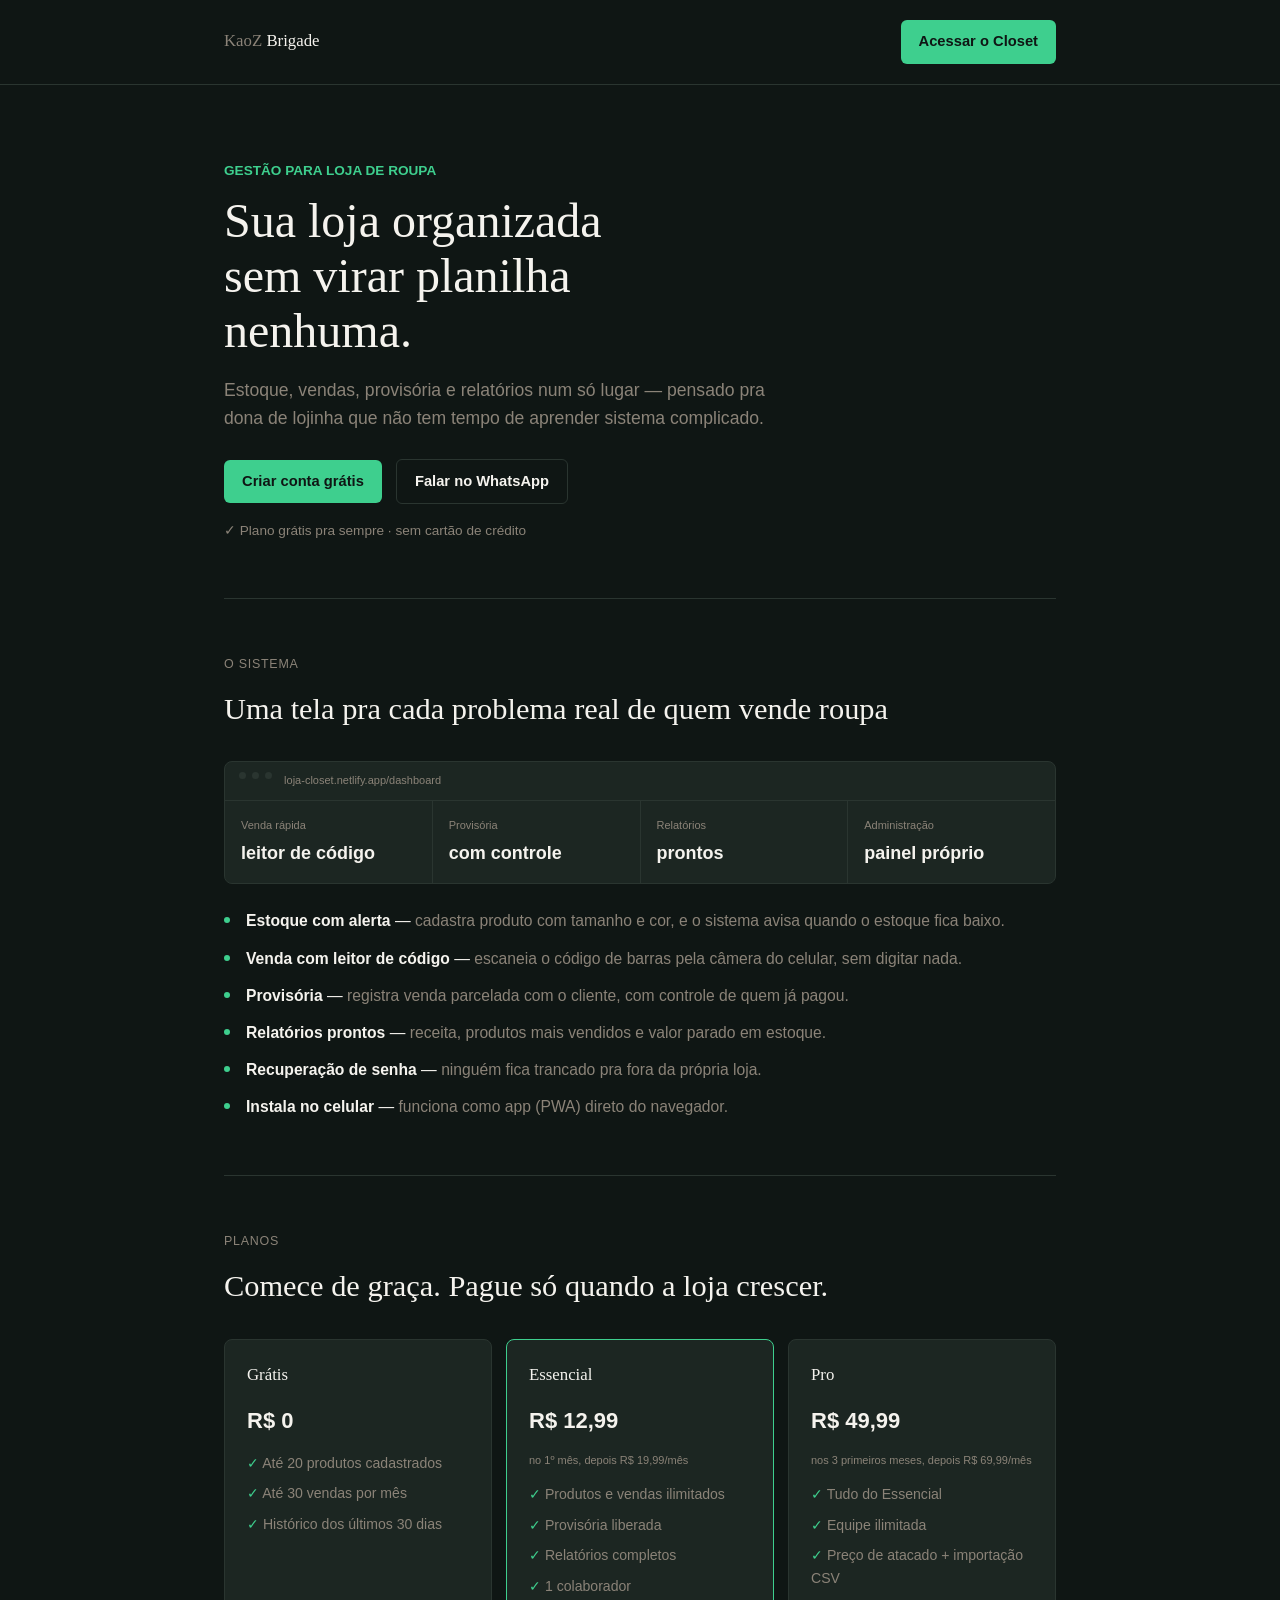
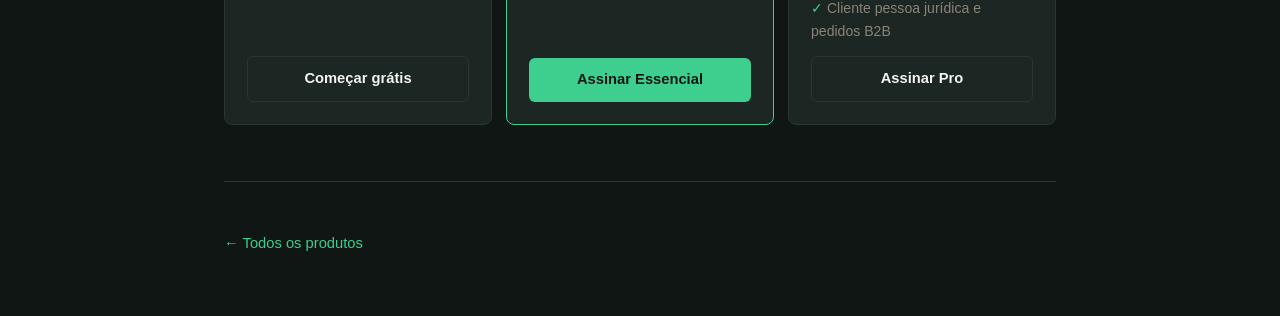
==== closet/index.html @ 85135710 "Reestrutura em site multi-página: hub + página própria por produto + portfólio no rodapé" ====
<!DOCTYPE html>
<html lang="pt-BR">
<head>
<meta charset="UTF-8">
<meta name="viewport" content="width=device-width, initial-scale=1.0">
<title>Closet — gestão para loja de roupa</title>
<meta name="description" content="Closet: estoque, vendas, provisória e relatórios para lojas de roupa. Comece grátis, pague só quando a loja crescer.">
<meta name="referrer" content="strict-origin-when-cross-origin">
<meta http-equiv="Content-Security-Policy" content="default-src 'none'; style-src 'self' 'unsafe-inline' https://fonts.googleapis.com; font-src https://fonts.gstatic.com; img-src 'self' data:; base-uri 'none'; form-action 'none'; upgrade-insecure-requests">
<meta property="og:type" content="website">
<meta property="og:title" content="Closet — gestão para loja de roupa">
<meta property="og:description" content="Estoque, vendas, provisória e relatórios para lojas de roupa. Comece grátis, pague só quando a loja crescer.">
<link rel="icon" href="data:image/svg+xml,%3Csvg xmlns='http://www.w3.org/2000/svg' viewBox='0 0 32 32'%3E%3Crect width='32' height='32' rx='7' fill='%230F1614'/%3E%3Ccircle cx='16' cy='16' r='7' fill='%233ECF8E'/%3E%3C/svg%3E">
<link rel="preconnect" href="https://fonts.googleapis.com">
<link rel="preconnect" href="https://fonts.gstatic.com" crossorigin>
<link href="https://fonts.googleapis.com/css2?family=Fraunces:opsz,wght@9..144,400;9..144,500;9..144,600&family=Public+Sans:wght@400;500;600;700&family=Space+Mono:wght@400;700&display=swap" rel="stylesheet">
<style>
  :root { --bg: #0F1614; --bg-alt: #1C2622; --fg: #F5F3EE; --fg-muted: #8B8378; --accent: #3ECF8E; --border: #2A3530; }
  * { box-sizing: border-box; margin: 0; padding: 0; }
  body { background: var(--bg); color: var(--fg); font-family: 'Public Sans', sans-serif; line-height: 1.6; -webkit-font-smoothing: antialiased; }
  .wrap { max-width: 880px; margin: 0 auto; padding: 0 24px; }
  a { color: inherit; }
  .mono { font-family: 'Space Mono', monospace; }

  nav.top { border-bottom: 1px solid var(--border); }
  nav.top .wrap { display: flex; align-items: center; justify-content: space-between; padding: 20px 24px; max-width: 880px; }
  .wordmark { font-family: 'Fraunces', serif; font-weight: 500; font-size: 1.05rem; text-decoration: none; color: var(--fg-muted); }
  .wordmark b { color: var(--fg); font-weight: 500; }
  .btn { display: inline-block; background: var(--accent); color: #0F1614; font-weight: 600; font-size: 0.92rem; padding: 10px 18px; border-radius: 6px; text-decoration: none; }
  .btn-outline { background: transparent; border: 1px solid var(--border); color: var(--fg); }

  .hero { padding: 72px 0 56px; border-bottom: 1px solid var(--border); }
  .tag { font-size: 0.85rem; color: var(--accent); font-weight: 600; }
  h1 { font-family: 'Fraunces', serif; font-weight: 500; font-size: clamp(2rem, 4.4vw, 3rem); line-height: 1.14; max-width: 17ch; margin-top: 12px; }
  h2 { font-family: 'Fraunces', serif; font-weight: 500; font-size: clamp(1.5rem, 3vw, 1.9rem); }
  .lead { margin-top: 18px; font-size: 1.1rem; color: var(--fg-muted); max-width: 56ch; }
  .hero-cta { margin-top: 26px; display: flex; gap: 14px; align-items: center; flex-wrap: wrap; }
  .trust { margin-top: 16px; font-size: 0.85rem; color: var(--fg-muted); }

  section { padding: 56px 0; border-bottom: 1px solid var(--border); }
  .section-tag { font-size: 0.78rem; letter-spacing: .06em; text-transform: uppercase; color: var(--fg-muted); margin-bottom: 10px; }

  .device { margin-top: 28px; background: var(--bg-alt); border: 1px solid var(--border); border-radius: 8px; overflow: hidden; }
  .device-head { display: flex; gap: 6px; padding: 10px 14px; border-bottom: 1px solid var(--border); font-size: 11px; color: var(--fg-muted); }
  .device-head .dot { width: 7px; height: 7px; border-radius: 50%; background: var(--border); }
  .kpi-grid { display: grid; grid-template-columns: repeat(4, 1fr); gap: 1px; background: var(--border); }
  @media (max-width: 640px) { .kpi-grid { grid-template-columns: repeat(2, 1fr); } }
  .kpi { background: var(--bg-alt); padding: 16px; }
  .kpi .l { font-size: 11px; color: var(--fg-muted); }
  .kpi .v { font-size: 18px; font-weight: 700; margin-top: 4px; }

  .features { list-style: none; display: grid; gap: 12px; margin-top: 24px; }
  .features li { padding-left: 22px; position: relative; font-size: 0.98rem; }
  .features li::before { content: ""; position: absolute; left: 0; top: 9px; width: 6px; height: 6px; background: var(--accent); border-radius: 50%; }
  .features li b { color: var(--fg); }
  .features li span { color: var(--fg-muted); }

  .plans { display: grid; grid-template-columns: repeat(3, 1fr); gap: 14px; margin-top: 28px; }
  @media (max-width: 780px) { .plans { grid-template-columns: 1fr; max-width: 380px; } }
  .plan { background: var(--bg-alt); border: 1px solid var(--border); border-radius: 8px; padding: 22px; display: flex; flex-direction: column; gap: 14px; }
  .plan.featured { border-color: var(--accent); }
  .plan .name { font-family: 'Fraunces', serif; font-size: 1.05rem; }
  .plan .price { font-size: 22px; font-weight: 700; }
  .plan .price small { font-size: 12px; color: var(--fg-muted); font-weight: 400; font-family: 'Public Sans', sans-serif; }
  .plan .price-intro { font-size: 11px; color: var(--fg-muted); }
  .plan ul { list-style: none; display: flex; flex-direction: column; gap: 8px; font-size: 0.88rem; color: var(--fg-muted); }
  .plan li::before { content: "✓ "; color: var(--accent); }
  .plan .btn { text-align: center; margin-top: auto; }

  footer { padding: 48px 0 60px; }
  footer a.back { color: var(--accent); text-decoration: none; font-size: 0.92rem; }
</style>
</head>
<body>

<nav class="top">
  <div class="wrap">
    <a class="wordmark" href="/">KaoZ <b>Brigade</b></a>
    <a class="btn" href="https://loja-closet.netlify.app" target="_blank" rel="noopener noreferrer">Acessar o Closet</a>
  </div>
</nav>

<div class="wrap">

  <section class="hero">
    <span class="tag">GESTÃO PARA LOJA DE ROUPA</span>
    <h1>Sua loja organizada sem virar planilha nenhuma.</h1>
    <p class="lead">Estoque, vendas, provisória e relatórios num só lugar — pensado pra dona de lojinha que não tem tempo de aprender sistema complicado.</p>
    <div class="hero-cta">
      <a class="btn" href="https://loja-closet.netlify.app" target="_blank" rel="noopener noreferrer">Criar conta grátis</a>
      <a class="btn btn-outline" href="https://wa.me/5562992322393?text=Vi%20o%20Closet%20no%20seu%20site" target="_blank" rel="noopener noreferrer">Falar no WhatsApp</a>
    </div>
    <div class="trust">✓ Plano grátis pra sempre · sem cartão de crédito</div>
  </section>

  <section>
    <div class="section-tag">O sistema</div>
    <h2>Uma tela pra cada problema real de quem vende roupa</h2>
    <div class="device">
      <div class="device-head"><span class="dot"></span><span class="dot"></span><span class="dot"></span>&nbsp;&nbsp;loja-closet.netlify.app/dashboard</div>
      <div class="kpi-grid">
        <div class="kpi"><div class="l">Venda rápida</div><div class="v">leitor de código</div></div>
        <div class="kpi"><div class="l">Provisória</div><div class="v">com controle</div></div>
        <div class="kpi"><div class="l">Relatórios</div><div class="v">prontos</div></div>
        <div class="kpi"><div class="l">Administração</div><div class="v">painel próprio</div></div>
      </div>
    </div>
    <ul class="features">
      <li><b>Estoque com alerta</b> — <span>cadastra produto com tamanho e cor, e o sistema avisa quando o estoque fica baixo.</span></li>
      <li><b>Venda com leitor de código</b> — <span>escaneia o código de barras pela câmera do celular, sem digitar nada.</span></li>
      <li><b>Provisória</b> — <span>registra venda parcelada com o cliente, com controle de quem já pagou.</span></li>
      <li><b>Relatórios prontos</b> — <span>receita, produtos mais vendidos e valor parado em estoque.</span></li>
      <li><b>Recuperação de senha</b> — <span>ninguém fica trancado pra fora da própria loja.</span></li>
      <li><b>Instala no celular</b> — <span>funciona como app (PWA) direto do navegador.</span></li>
    </ul>
  </section>

  <section>
    <div class="section-tag">Planos</div>
    <h2>Comece de graça. Pague só quando a loja crescer.</h2>
    <div class="plans">
      <div class="plan">
        <div class="name">Grátis</div>
        <div class="price">R$ 0</div>
        <ul>
          <li>Até 20 produtos cadastrados</li>
          <li>Até 30 vendas por mês</li>
          <li>Histórico dos últimos 30 dias</li>
        </ul>
        <a class="btn btn-outline" href="https://loja-closet.netlify.app" target="_blank" rel="noopener noreferrer">Começar grátis</a>
      </div>
      <div class="plan featured">
        <div class="name">Essencial</div>
        <div class="price">R$ 12,99</div>
        <div class="price-intro">no 1º mês, depois R$ 19,99/mês</div>
        <ul>
          <li>Produtos e vendas ilimitados</li>
          <li>Provisória liberada</li>
          <li>Relatórios completos</li>
          <li>1 colaborador</li>
        </ul>
        <a class="btn" href="https://loja-closet.netlify.app" target="_blank" rel="noopener noreferrer">Assinar Essencial</a>
      </div>
      <div class="plan">
        <div class="name">Pro</div>
        <div class="price">R$ 49,99</div>
        <div class="price-intro">nos 3 primeiros meses, depois R$ 69,99/mês</div>
        <ul>
          <li>Tudo do Essencial</li>
          <li>Equipe ilimitada</li>
          <li>Preço de atacado + importação CSV</li>
          <li>Cliente pessoa jurídica e pedidos B2B</li>
        </ul>
        <a class="btn btn-outline" href="https://loja-closet.netlify.app" target="_blank" rel="noopener noreferrer">Assinar Pro</a>
      </div>
    </div>
  </section>

  <footer>
    <a class="back" href="/">← Todos os produtos</a>
  </footer>

</div>

</body>
</html>
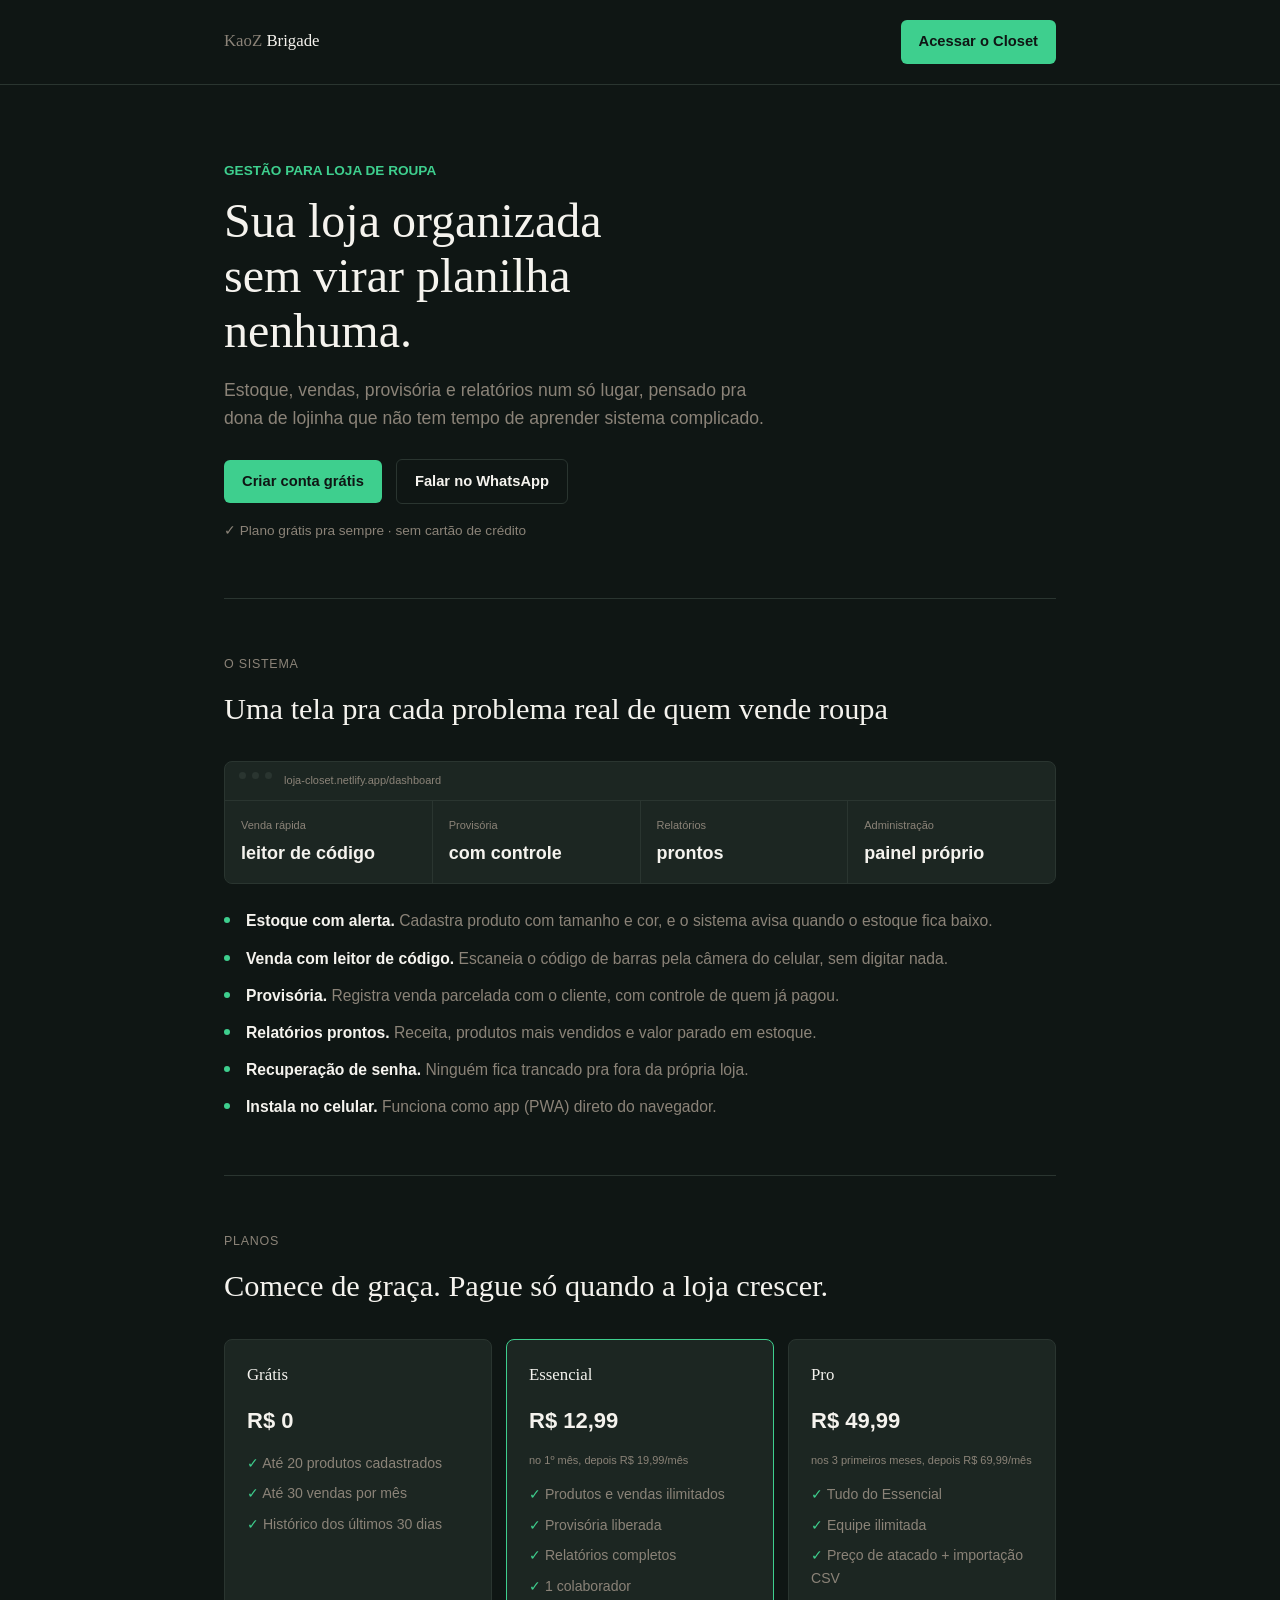
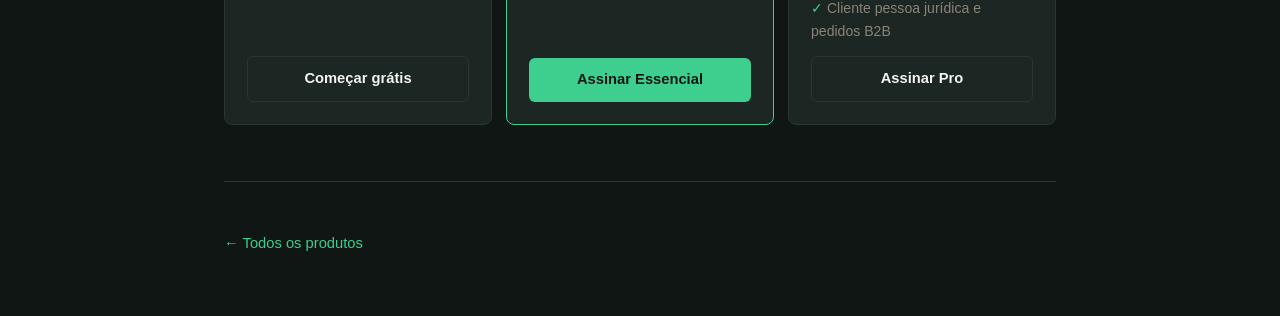
==== commit a900e8de: "Remove travessao informal do texto, ajusta titulos do portfolio e frase de abertura genérica" ====
--- a/closet/index.html
+++ b/closet/index.html
@@ -3,12 +3,12 @@
 <head>
 <meta charset="UTF-8">
 <meta name="viewport" content="width=device-width, initial-scale=1.0">
-<title>Closet — gestão para loja de roupa</title>
+<title>Closet: gestão para loja de roupa</title>
 <meta name="description" content="Closet: estoque, vendas, provisória e relatórios para lojas de roupa. Comece grátis, pague só quando a loja crescer.">
 <meta name="referrer" content="strict-origin-when-cross-origin">
 <meta http-equiv="Content-Security-Policy" content="default-src 'none'; style-src 'self' 'unsafe-inline' https://fonts.googleapis.com; font-src https://fonts.gstatic.com; img-src 'self' data:; base-uri 'none'; form-action 'none'; upgrade-insecure-requests">
 <meta property="og:type" content="website">
-<meta property="og:title" content="Closet — gestão para loja de roupa">
+<meta property="og:title" content="Closet: gestão para loja de roupa">
 <meta property="og:description" content="Estoque, vendas, provisória e relatórios para lojas de roupa. Comece grátis, pague só quando a loja crescer.">
 <link rel="icon" href="data:image/svg+xml,%3Csvg xmlns='http://www.w3.org/2000/svg' viewBox='0 0 32 32'%3E%3Crect width='32' height='32' rx='7' fill='%230F1614'/%3E%3Ccircle cx='16' cy='16' r='7' fill='%233ECF8E'/%3E%3C/svg%3E">
 <link rel="preconnect" href="https://fonts.googleapis.com">
@@ -85,7 +85,7 @@
   <section class="hero">
     <span class="tag">GESTÃO PARA LOJA DE ROUPA</span>
     <h1>Sua loja organizada sem virar planilha nenhuma.</h1>
-    <p class="lead">Estoque, vendas, provisória e relatórios num só lugar — pensado pra dona de lojinha que não tem tempo de aprender sistema complicado.</p>
+    <p class="lead">Estoque, vendas, provisória e relatórios num só lugar, pensado pra dona de lojinha que não tem tempo de aprender sistema complicado.</p>
     <div class="hero-cta">
       <a class="btn" href="https://loja-closet.netlify.app" target="_blank" rel="noopener noreferrer">Criar conta grátis</a>
       <a class="btn btn-outline" href="https://wa.me/5562992322393?text=Vi%20o%20Closet%20no%20seu%20site" target="_blank" rel="noopener noreferrer">Falar no WhatsApp</a>
@@ -106,12 +106,12 @@
       </div>
     </div>
     <ul class="features">
-      <li><b>Estoque com alerta</b> — <span>cadastra produto com tamanho e cor, e o sistema avisa quando o estoque fica baixo.</span></li>
-      <li><b>Venda com leitor de código</b> — <span>escaneia o código de barras pela câmera do celular, sem digitar nada.</span></li>
-      <li><b>Provisória</b> — <span>registra venda parcelada com o cliente, com controle de quem já pagou.</span></li>
-      <li><b>Relatórios prontos</b> — <span>receita, produtos mais vendidos e valor parado em estoque.</span></li>
-      <li><b>Recuperação de senha</b> — <span>ninguém fica trancado pra fora da própria loja.</span></li>
-      <li><b>Instala no celular</b> — <span>funciona como app (PWA) direto do navegador.</span></li>
+      <li><b>Estoque com alerta.</b> <span>Cadastra produto com tamanho e cor, e o sistema avisa quando o estoque fica baixo.</span></li>
+      <li><b>Venda com leitor de código.</b> <span>Escaneia o código de barras pela câmera do celular, sem digitar nada.</span></li>
+      <li><b>Provisória.</b> <span>Registra venda parcelada com o cliente, com controle de quem já pagou.</span></li>
+      <li><b>Relatórios prontos.</b> <span>Receita, produtos mais vendidos e valor parado em estoque.</span></li>
+      <li><b>Recuperação de senha.</b> <span>Ninguém fica trancado pra fora da própria loja.</span></li>
+      <li><b>Instala no celular.</b> <span>Funciona como app (PWA) direto do navegador.</span></li>
     </ul>
   </section>
 
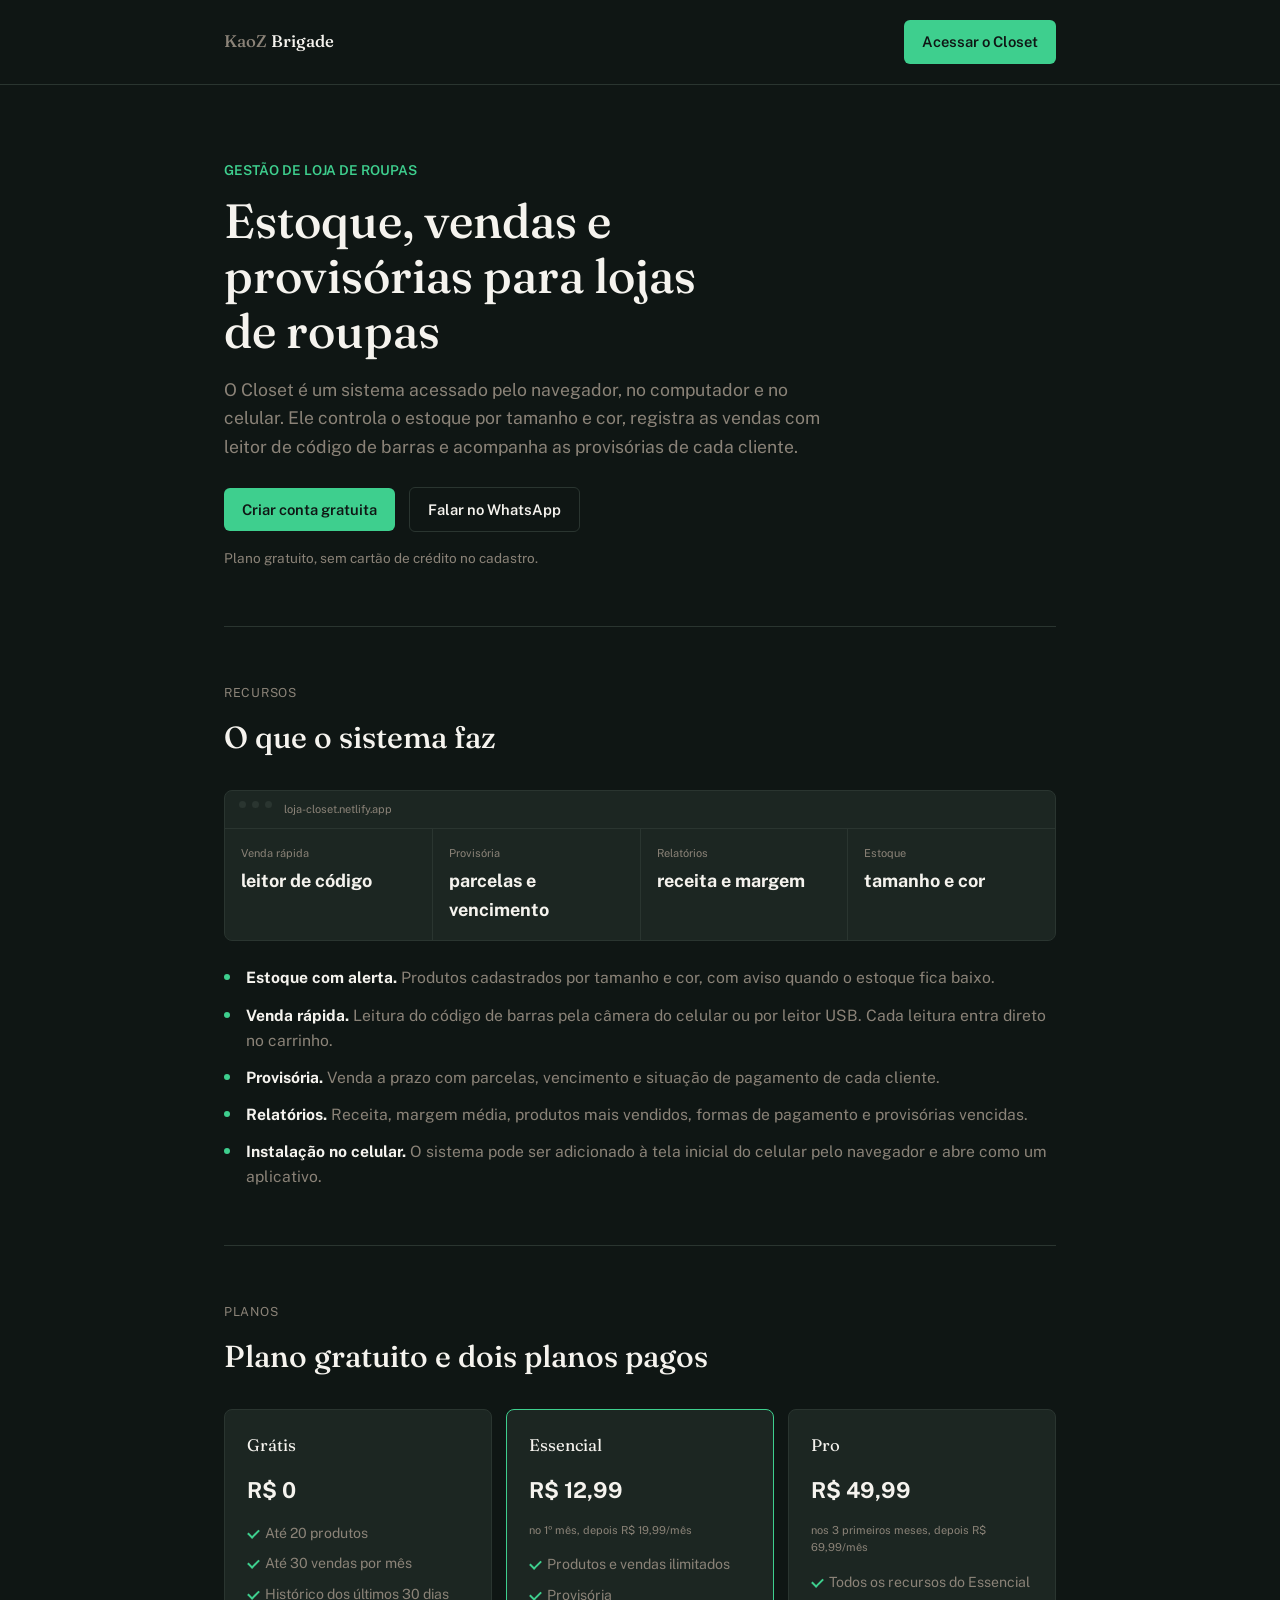
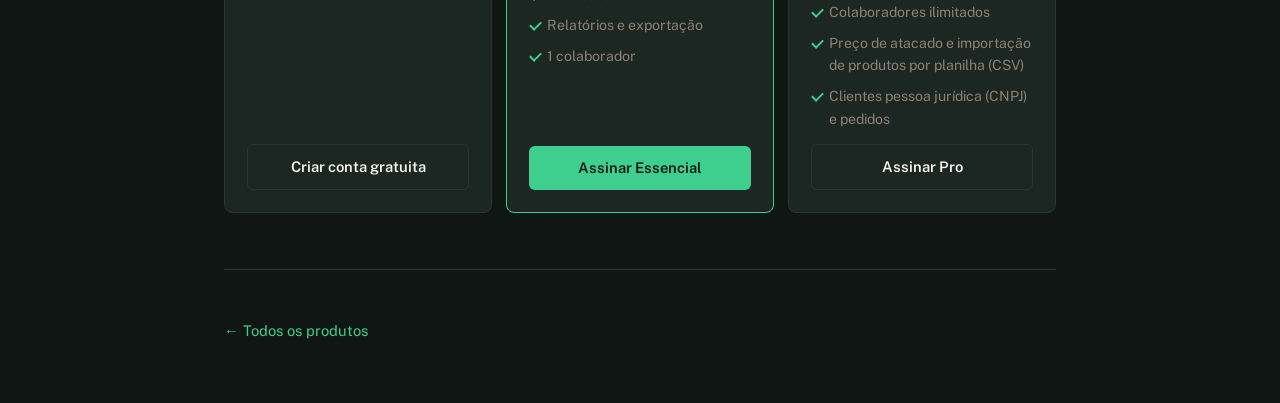
==== commit 2d0fd311: "Site vira vitrine de serviços e produtos, com textos revisados e fontes próprias - Página inicial ab" ====
--- a/closet/index.html
+++ b/closet/index.html
@@ -3,17 +3,15 @@
 <head>
 <meta charset="UTF-8">
 <meta name="viewport" content="width=device-width, initial-scale=1.0">
-<title>Closet: gestão para loja de roupa</title>
-<meta name="description" content="Closet: estoque, vendas, provisória e relatórios para lojas de roupa. Comece grátis, pague só quando a loja crescer.">
+<title>Closet: sistema para loja de roupas</title>
+<meta name="description" content="Sistema para lojas de roupas, com estoque por tamanho e cor, venda com leitor de código de barras, provisórias e relatórios. Plano gratuito disponível.">
 <meta name="referrer" content="strict-origin-when-cross-origin">
-<meta http-equiv="Content-Security-Policy" content="default-src 'none'; style-src 'self' 'unsafe-inline' https://fonts.googleapis.com; font-src https://fonts.gstatic.com; img-src 'self' data:; base-uri 'none'; form-action 'none'; upgrade-insecure-requests">
+<meta http-equiv="Content-Security-Policy" content="default-src 'none'; style-src 'self' 'unsafe-inline'; font-src 'self'; img-src 'self' data:; base-uri 'none'; form-action 'none'; upgrade-insecure-requests">
 <meta property="og:type" content="website">
-<meta property="og:title" content="Closet: gestão para loja de roupa">
-<meta property="og:description" content="Estoque, vendas, provisória e relatórios para lojas de roupa. Comece grátis, pague só quando a loja crescer.">
+<meta property="og:title" content="Closet: sistema para loja de roupas">
+<meta property="og:description" content="Sistema para lojas de roupas, com estoque por tamanho e cor, venda com leitor de código de barras, provisórias e relatórios. Plano gratuito disponível.">
 <link rel="icon" href="data:image/svg+xml,%3Csvg xmlns='http://www.w3.org/2000/svg' viewBox='0 0 32 32'%3E%3Crect width='32' height='32' rx='7' fill='%230F1614'/%3E%3Ccircle cx='16' cy='16' r='7' fill='%233ECF8E'/%3E%3C/svg%3E">
-<link rel="preconnect" href="https://fonts.googleapis.com">
-<link rel="preconnect" href="https://fonts.gstatic.com" crossorigin>
-<link href="https://fonts.googleapis.com/css2?family=Fraunces:opsz,wght@9..144,400;9..144,500;9..144,600&family=Public+Sans:wght@400;500;600;700&family=Space+Mono:wght@400;700&display=swap" rel="stylesheet">
+<link rel="stylesheet" href="/fonts/fonts.css">
 <style>
   :root { --bg: #0F1614; --bg-alt: #1C2622; --fg: #F5F3EE; --fg-muted: #8B8378; --accent: #3ECF8E; --border: #2A3530; }
   * { box-sizing: border-box; margin: 0; padding: 0; }
@@ -64,7 +62,9 @@
   .plan .price small { font-size: 12px; color: var(--fg-muted); font-weight: 400; font-family: 'Public Sans', sans-serif; }
   .plan .price-intro { font-size: 11px; color: var(--fg-muted); }
   .plan ul { list-style: none; display: flex; flex-direction: column; gap: 8px; font-size: 0.88rem; color: var(--fg-muted); }
-  .plan li::before { content: "✓ "; color: var(--accent); }
+  .plan li { position: relative; padding-left: 18px; }
+  /* Marca de confirmação desenhada com borda (sem caractere de emoji). */
+  .plan li::before { content: ""; position: absolute; left: 3px; top: 5px; width: 5px; height: 9px; border: solid var(--accent); border-width: 0 2px 2px 0; transform: rotate(45deg); }
   .plan .btn { text-align: center; margin-top: auto; }
 
   footer { padding: 48px 0 60px; }
@@ -83,51 +83,50 @@
 <div class="wrap">
 
   <section class="hero">
-    <span class="tag">GESTÃO PARA LOJA DE ROUPA</span>
-    <h1>Sua loja organizada sem virar planilha nenhuma.</h1>
-    <p class="lead">Estoque, vendas, provisória e relatórios num só lugar, pensado pra dona de lojinha que não tem tempo de aprender sistema complicado.</p>
+    <span class="tag">GESTÃO DE LOJA DE ROUPAS</span>
+    <h1>Estoque, vendas e provisórias para lojas de roupas</h1>
+    <p class="lead">O Closet é um sistema acessado pelo navegador, no computador e no celular. Ele controla o estoque por tamanho e cor, registra as vendas com leitor de código de barras e acompanha as provisórias de cada cliente.</p>
     <div class="hero-cta">
-      <a class="btn" href="https://loja-closet.netlify.app" target="_blank" rel="noopener noreferrer">Criar conta grátis</a>
+      <a class="btn" href="https://loja-closet.netlify.app/cadastro" target="_blank" rel="noopener noreferrer">Criar conta gratuita</a>
       <a class="btn btn-outline" href="https://wa.me/5562992322393?text=Vi%20o%20Closet%20no%20seu%20site" target="_blank" rel="noopener noreferrer">Falar no WhatsApp</a>
     </div>
-    <div class="trust">✓ Plano grátis pra sempre · sem cartão de crédito</div>
+    <div class="trust">Plano gratuito, sem cartão de crédito no cadastro.</div>
   </section>
 
   <section>
-    <div class="section-tag">O sistema</div>
-    <h2>Uma tela pra cada problema real de quem vende roupa</h2>
+    <div class="section-tag">Recursos</div>
+    <h2>O que o sistema faz</h2>
     <div class="device">
-      <div class="device-head"><span class="dot"></span><span class="dot"></span><span class="dot"></span>&nbsp;&nbsp;loja-closet.netlify.app/dashboard</div>
+      <div class="device-head"><span class="dot"></span><span class="dot"></span><span class="dot"></span>&nbsp;&nbsp;loja-closet.netlify.app</div>
       <div class="kpi-grid">
         <div class="kpi"><div class="l">Venda rápida</div><div class="v">leitor de código</div></div>
-        <div class="kpi"><div class="l">Provisória</div><div class="v">com controle</div></div>
-        <div class="kpi"><div class="l">Relatórios</div><div class="v">prontos</div></div>
-        <div class="kpi"><div class="l">Administração</div><div class="v">painel próprio</div></div>
+        <div class="kpi"><div class="l">Provisória</div><div class="v">parcelas e vencimento</div></div>
+        <div class="kpi"><div class="l">Relatórios</div><div class="v">receita e margem</div></div>
+        <div class="kpi"><div class="l">Estoque</div><div class="v">tamanho e cor</div></div>
       </div>
     </div>
     <ul class="features">
-      <li><b>Estoque com alerta.</b> <span>Cadastra produto com tamanho e cor, e o sistema avisa quando o estoque fica baixo.</span></li>
-      <li><b>Venda com leitor de código.</b> <span>Escaneia o código de barras pela câmera do celular, sem digitar nada.</span></li>
-      <li><b>Provisória.</b> <span>Registra venda parcelada com o cliente, com controle de quem já pagou.</span></li>
-      <li><b>Relatórios prontos.</b> <span>Receita, produtos mais vendidos e valor parado em estoque.</span></li>
-      <li><b>Recuperação de senha.</b> <span>Ninguém fica trancado pra fora da própria loja.</span></li>
-      <li><b>Instala no celular.</b> <span>Funciona como app (PWA) direto do navegador.</span></li>
+      <li><b>Estoque com alerta.</b> <span>Produtos cadastrados por tamanho e cor, com aviso quando o estoque fica baixo.</span></li>
+      <li><b>Venda rápida.</b> <span>Leitura do código de barras pela câmera do celular ou por leitor USB. Cada leitura entra direto no carrinho.</span></li>
+      <li><b>Provisória.</b> <span>Venda a prazo com parcelas, vencimento e situação de pagamento de cada cliente.</span></li>
+      <li><b>Relatórios.</b> <span>Receita, margem média, produtos mais vendidos, formas de pagamento e provisórias vencidas.</span></li>
+      <li><b>Instalação no celular.</b> <span>O sistema pode ser adicionado à tela inicial do celular pelo navegador e abre como um aplicativo.</span></li>
     </ul>
   </section>
 
   <section>
     <div class="section-tag">Planos</div>
-    <h2>Comece de graça. Pague só quando a loja crescer.</h2>
+    <h2>Plano gratuito e dois planos pagos</h2>
     <div class="plans">
       <div class="plan">
         <div class="name">Grátis</div>
         <div class="price">R$ 0</div>
         <ul>
-          <li>Até 20 produtos cadastrados</li>
+          <li>Até 20 produtos</li>
           <li>Até 30 vendas por mês</li>
           <li>Histórico dos últimos 30 dias</li>
         </ul>
-        <a class="btn btn-outline" href="https://loja-closet.netlify.app" target="_blank" rel="noopener noreferrer">Começar grátis</a>
+        <a class="btn btn-outline" href="https://loja-closet.netlify.app/cadastro" target="_blank" rel="noopener noreferrer">Criar conta gratuita</a>
       </div>
       <div class="plan featured">
         <div class="name">Essencial</div>
@@ -135,8 +134,8 @@
         <div class="price-intro">no 1º mês, depois R$ 19,99/mês</div>
         <ul>
           <li>Produtos e vendas ilimitados</li>
-          <li>Provisória liberada</li>
-          <li>Relatórios completos</li>
+          <li>Provisória</li>
+          <li>Relatórios e exportação</li>
           <li>1 colaborador</li>
         </ul>
         <a class="btn" href="https://loja-closet.netlify.app" target="_blank" rel="noopener noreferrer">Assinar Essencial</a>
@@ -146,10 +145,10 @@
         <div class="price">R$ 49,99</div>
         <div class="price-intro">nos 3 primeiros meses, depois R$ 69,99/mês</div>
         <ul>
-          <li>Tudo do Essencial</li>
-          <li>Equipe ilimitada</li>
-          <li>Preço de atacado + importação CSV</li>
-          <li>Cliente pessoa jurídica e pedidos B2B</li>
+          <li>Todos os recursos do Essencial</li>
+          <li>Colaboradores ilimitados</li>
+          <li>Preço de atacado e importação de produtos por planilha (CSV)</li>
+          <li>Clientes pessoa jurídica (CNPJ) e pedidos</li>
         </ul>
         <a class="btn btn-outline" href="https://loja-closet.netlify.app" target="_blank" rel="noopener noreferrer">Assinar Pro</a>
       </div>
--- a/fonts/fonts.css
+++ b/fonts/fonts.css
@@ -0,0 +1,74 @@
+/* Fontes servidas pelo próprio site (antes vinham do Google Fonts).
+   Licença: SIL Open Font License. Só o subconjunto latino, que cobre o português. */
+@font-face {
+  font-family: 'Fraunces';
+  font-style: normal;
+  font-weight: 400;
+  font-display: swap;
+  src: url(fraunces.woff2) format('woff2');
+  unicode-range: U+0000-00FF, U+0131, U+0152-0153, U+02BB-02BC, U+02C6, U+02DA, U+02DC, U+0304, U+0308, U+0329, U+2000-206F, U+20AC, U+2122, U+2191, U+2193, U+2212, U+2215, U+FEFF, U+FFFD;
+}
+@font-face {
+  font-family: 'Fraunces';
+  font-style: normal;
+  font-weight: 500;
+  font-display: swap;
+  src: url(fraunces.woff2) format('woff2');
+  unicode-range: U+0000-00FF, U+0131, U+0152-0153, U+02BB-02BC, U+02C6, U+02DA, U+02DC, U+0304, U+0308, U+0329, U+2000-206F, U+20AC, U+2122, U+2191, U+2193, U+2212, U+2215, U+FEFF, U+FFFD;
+}
+@font-face {
+  font-family: 'Fraunces';
+  font-style: normal;
+  font-weight: 600;
+  font-display: swap;
+  src: url(fraunces.woff2) format('woff2');
+  unicode-range: U+0000-00FF, U+0131, U+0152-0153, U+02BB-02BC, U+02C6, U+02DA, U+02DC, U+0304, U+0308, U+0329, U+2000-206F, U+20AC, U+2122, U+2191, U+2193, U+2212, U+2215, U+FEFF, U+FFFD;
+}
+@font-face {
+  font-family: 'Public Sans';
+  font-style: normal;
+  font-weight: 400;
+  font-display: swap;
+  src: url(public-sans.woff2) format('woff2');
+  unicode-range: U+0000-00FF, U+0131, U+0152-0153, U+02BB-02BC, U+02C6, U+02DA, U+02DC, U+0304, U+0308, U+0329, U+2000-206F, U+20AC, U+2122, U+2191, U+2193, U+2212, U+2215, U+FEFF, U+FFFD;
+}
+@font-face {
+  font-family: 'Public Sans';
+  font-style: normal;
+  font-weight: 500;
+  font-display: swap;
+  src: url(public-sans.woff2) format('woff2');
+  unicode-range: U+0000-00FF, U+0131, U+0152-0153, U+02BB-02BC, U+02C6, U+02DA, U+02DC, U+0304, U+0308, U+0329, U+2000-206F, U+20AC, U+2122, U+2191, U+2193, U+2212, U+2215, U+FEFF, U+FFFD;
+}
+@font-face {
+  font-family: 'Public Sans';
+  font-style: normal;
+  font-weight: 600;
+  font-display: swap;
+  src: url(public-sans.woff2) format('woff2');
+  unicode-range: U+0000-00FF, U+0131, U+0152-0153, U+02BB-02BC, U+02C6, U+02DA, U+02DC, U+0304, U+0308, U+0329, U+2000-206F, U+20AC, U+2122, U+2191, U+2193, U+2212, U+2215, U+FEFF, U+FFFD;
+}
+@font-face {
+  font-family: 'Public Sans';
+  font-style: normal;
+  font-weight: 700;
+  font-display: swap;
+  src: url(public-sans.woff2) format('woff2');
+  unicode-range: U+0000-00FF, U+0131, U+0152-0153, U+02BB-02BC, U+02C6, U+02DA, U+02DC, U+0304, U+0308, U+0329, U+2000-206F, U+20AC, U+2122, U+2191, U+2193, U+2212, U+2215, U+FEFF, U+FFFD;
+}
+@font-face {
+  font-family: 'Space Mono';
+  font-style: normal;
+  font-weight: 400;
+  font-display: swap;
+  src: url(space-mono-400.woff2) format('woff2');
+  unicode-range: U+0000-00FF, U+0131, U+0152-0153, U+02BB-02BC, U+02C6, U+02DA, U+02DC, U+0304, U+0308, U+0329, U+2000-206F, U+20AC, U+2122, U+2191, U+2193, U+2212, U+2215, U+FEFF, U+FFFD;
+}
+@font-face {
+  font-family: 'Space Mono';
+  font-style: normal;
+  font-weight: 700;
+  font-display: swap;
+  src: url(space-mono-700.woff2) format('woff2');
+  unicode-range: U+0000-00FF, U+0131, U+0152-0153, U+02BB-02BC, U+02C6, U+02DA, U+02DC, U+0304, U+0308, U+0329, U+2000-206F, U+20AC, U+2122, U+2191, U+2193, U+2212, U+2215, U+FEFF, U+FFFD;
+}
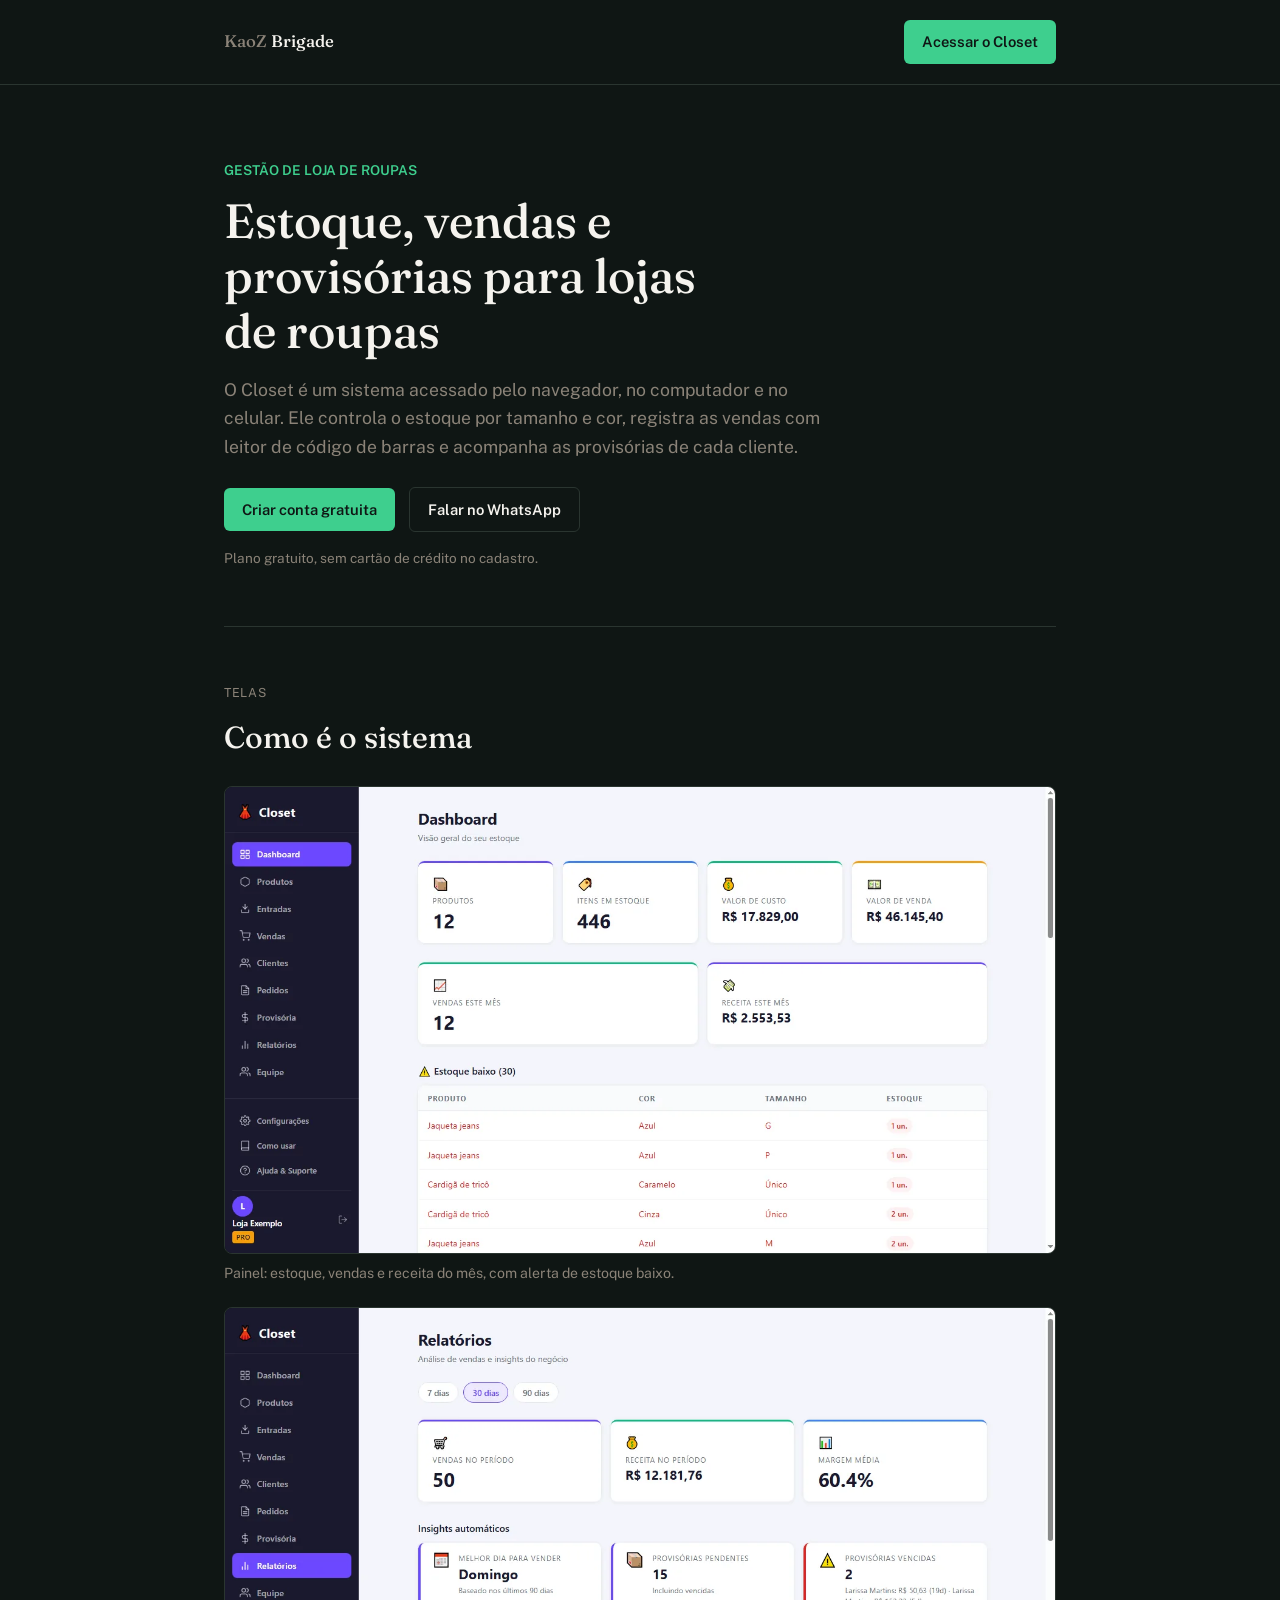
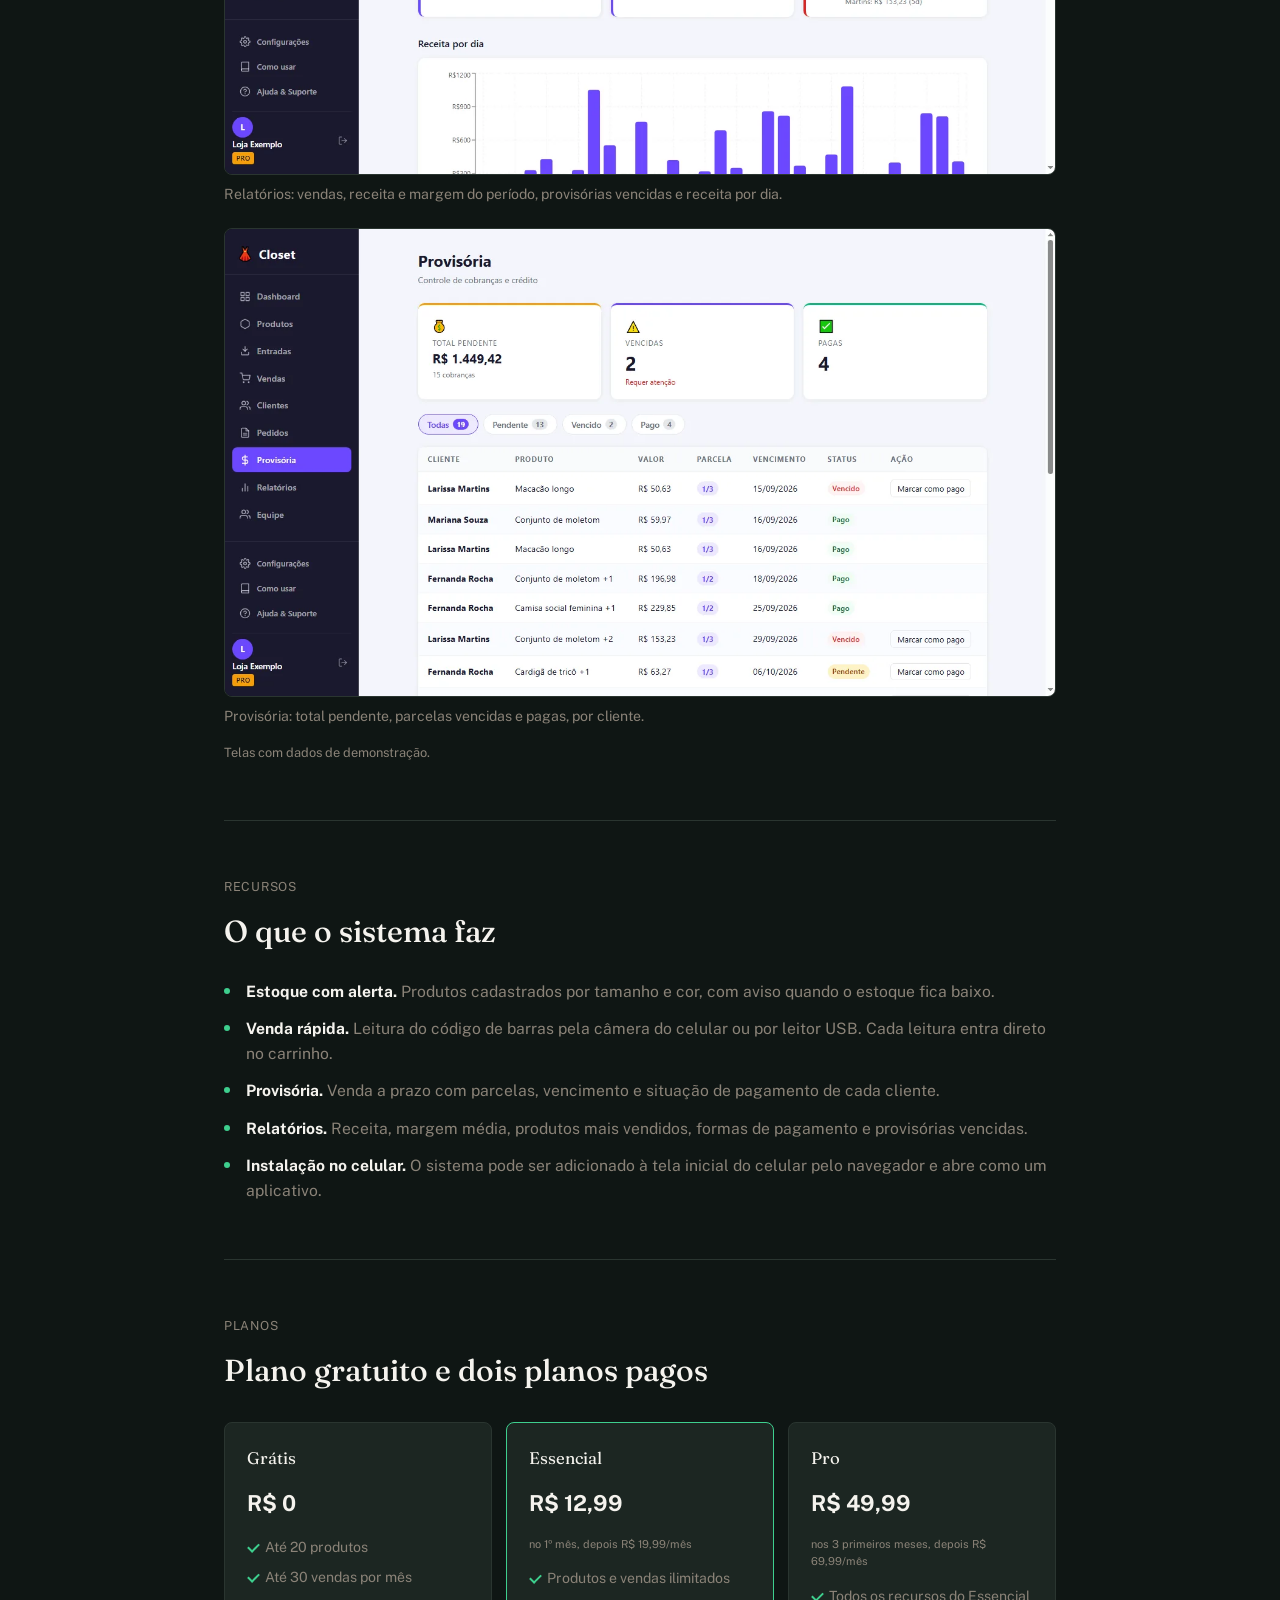
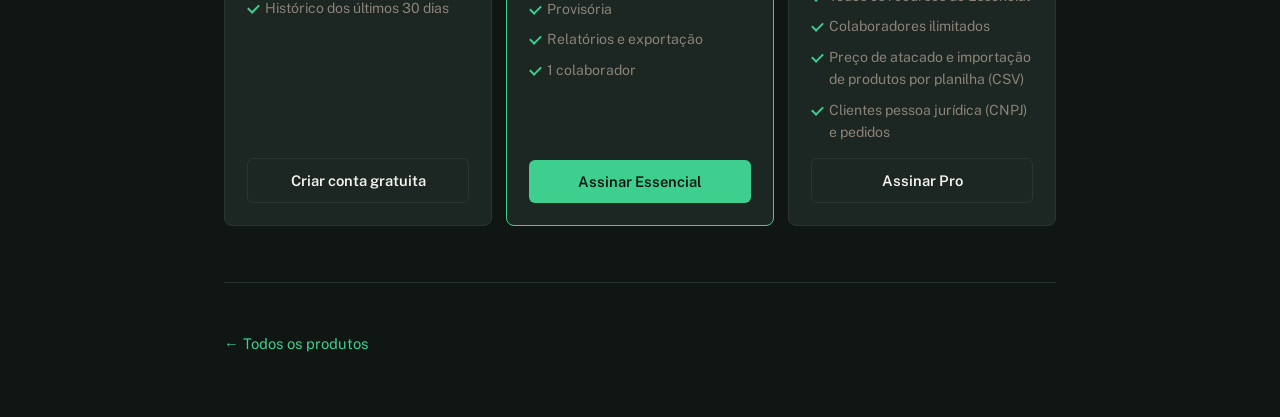
==== commit dd2cdf88: "Prints com dados de demonstração nas páginas do WhatsRobô, do Closet e em Trabalhos - Seção Telas co" ====
--- a/closet/index.html
+++ b/closet/index.html
@@ -4,13 +4,14 @@
 <meta charset="UTF-8">
 <meta name="viewport" content="width=device-width, initial-scale=1.0">
 <title>Closet: sistema para loja de roupas</title>
-<meta name="description" content="Sistema para lojas de roupas, com estoque por tamanho e cor, venda com leitor de código de barras, provisórias e relatórios. Plano gratuito disponível.">
+<meta name="description" content="Sistema para lojas de roupas, com controle de estoque por tamanho e cor, venda com leitor de código de barras, provisórias e relatórios. Plano gratuito disponível.">
 <meta name="referrer" content="strict-origin-when-cross-origin">
 <meta http-equiv="Content-Security-Policy" content="default-src 'none'; style-src 'self' 'unsafe-inline'; font-src 'self'; img-src 'self' data:; base-uri 'none'; form-action 'none'; upgrade-insecure-requests">
 <meta property="og:type" content="website">
 <meta property="og:title" content="Closet: sistema para loja de roupas">
-<meta property="og:description" content="Sistema para lojas de roupas, com estoque por tamanho e cor, venda com leitor de código de barras, provisórias e relatórios. Plano gratuito disponível.">
+<meta property="og:description" content="Sistema para lojas de roupas, com controle de estoque por tamanho e cor, venda com leitor de código de barras, provisórias e relatórios. Plano gratuito disponível.">
 <link rel="icon" href="data:image/svg+xml,%3Csvg xmlns='http://www.w3.org/2000/svg' viewBox='0 0 32 32'%3E%3Crect width='32' height='32' rx='7' fill='%230F1614'/%3E%3Ccircle cx='16' cy='16' r='7' fill='%233ECF8E'/%3E%3C/svg%3E">
+<link rel="canonical" href="https://thekaoz.github.io/closet/">
 <link rel="stylesheet" href="/fonts/fonts.css">
 <style>
   :root { --bg: #0F1614; --bg-alt: #1C2622; --fg: #F5F3EE; --fg-muted: #8B8378; --accent: #3ECF8E; --border: #2A3530; }
@@ -38,14 +39,6 @@
   section { padding: 56px 0; border-bottom: 1px solid var(--border); }
   .section-tag { font-size: 0.78rem; letter-spacing: .06em; text-transform: uppercase; color: var(--fg-muted); margin-bottom: 10px; }
 
-  .device { margin-top: 28px; background: var(--bg-alt); border: 1px solid var(--border); border-radius: 8px; overflow: hidden; }
-  .device-head { display: flex; gap: 6px; padding: 10px 14px; border-bottom: 1px solid var(--border); font-size: 11px; color: var(--fg-muted); }
-  .device-head .dot { width: 7px; height: 7px; border-radius: 50%; background: var(--border); }
-  .kpi-grid { display: grid; grid-template-columns: repeat(4, 1fr); gap: 1px; background: var(--border); }
-  @media (max-width: 640px) { .kpi-grid { grid-template-columns: repeat(2, 1fr); } }
-  .kpi { background: var(--bg-alt); padding: 16px; }
-  .kpi .l { font-size: 11px; color: var(--fg-muted); }
-  .kpi .v { font-size: 18px; font-weight: 700; margin-top: 4px; }
 
   .features { list-style: none; display: grid; gap: 12px; margin-top: 24px; }
   .features li { padding-left: 22px; position: relative; font-size: 0.98rem; }
@@ -69,6 +62,13 @@
 
   footer { padding: 48px 0 60px; }
   footer a.back { color: var(--accent); text-decoration: none; font-size: 0.92rem; }
+
+  /* TELAS: prints com dados de demonstração */
+  .telas { display: grid; gap: 22px; margin-top: 24px; }
+  .telas figure { margin: 0; }
+  .telas img { display: block; width: 100%; height: auto; border: 1px solid var(--border); border-radius: 8px; }
+  .telas figcaption { margin-top: 8px; font-size: 0.88rem; color: var(--fg-muted); }
+  .telas-nota { margin-top: 16px; font-size: 0.8rem; color: var(--fg-muted); }
 </style>
 </head>
 <body>
@@ -94,17 +94,28 @@
   </section>
 
   <section>
+    <div class="section-tag">Telas</div>
+    <h2>Como é o sistema</h2>
+    <div class="telas">
+      <figure>
+        <img src="/img/closet/painel.webp" width="1366" height="768" loading="lazy" alt="Painel do Closet com produtos, itens e valor do estoque, vendas e receita do mês e alerta de estoque baixo">
+        <figcaption>Painel: estoque, vendas e receita do mês, com alerta de estoque baixo.</figcaption>
+      </figure>
+      <figure>
+        <img src="/img/closet/relatorios.webp" width="1366" height="768" loading="lazy" alt="Relatórios do Closet com vendas, receita e margem média dos últimos 30 dias, provisórias vencidas e gráfico de receita por dia">
+        <figcaption>Relatórios: vendas, receita e margem do período, provisórias vencidas e receita por dia.</figcaption>
+      </figure>
+      <figure>
+        <img src="/img/closet/provisoria.webp" width="1366" height="768" loading="lazy" alt="Tela de provisórias do Closet com total pendente, parcelas vencidas e pagas e a lista por cliente">
+        <figcaption>Provisória: total pendente, parcelas vencidas e pagas, por cliente.</figcaption>
+      </figure>
+    </div>
+    <p class="telas-nota">Telas com dados de demonstração.</p>
+  </section>
+
+  <section>
     <div class="section-tag">Recursos</div>
     <h2>O que o sistema faz</h2>
-    <div class="device">
-      <div class="device-head"><span class="dot"></span><span class="dot"></span><span class="dot"></span>&nbsp;&nbsp;loja-closet.netlify.app</div>
-      <div class="kpi-grid">
-        <div class="kpi"><div class="l">Venda rápida</div><div class="v">leitor de código</div></div>
-        <div class="kpi"><div class="l">Provisória</div><div class="v">parcelas e vencimento</div></div>
-        <div class="kpi"><div class="l">Relatórios</div><div class="v">receita e margem</div></div>
-        <div class="kpi"><div class="l">Estoque</div><div class="v">tamanho e cor</div></div>
-      </div>
-    </div>
     <ul class="features">
       <li><b>Estoque com alerta.</b> <span>Produtos cadastrados por tamanho e cor, com aviso quando o estoque fica baixo.</span></li>
       <li><b>Venda rápida.</b> <span>Leitura do código de barras pela câmera do celular ou por leitor USB. Cada leitura entra direto no carrinho.</span></li>
